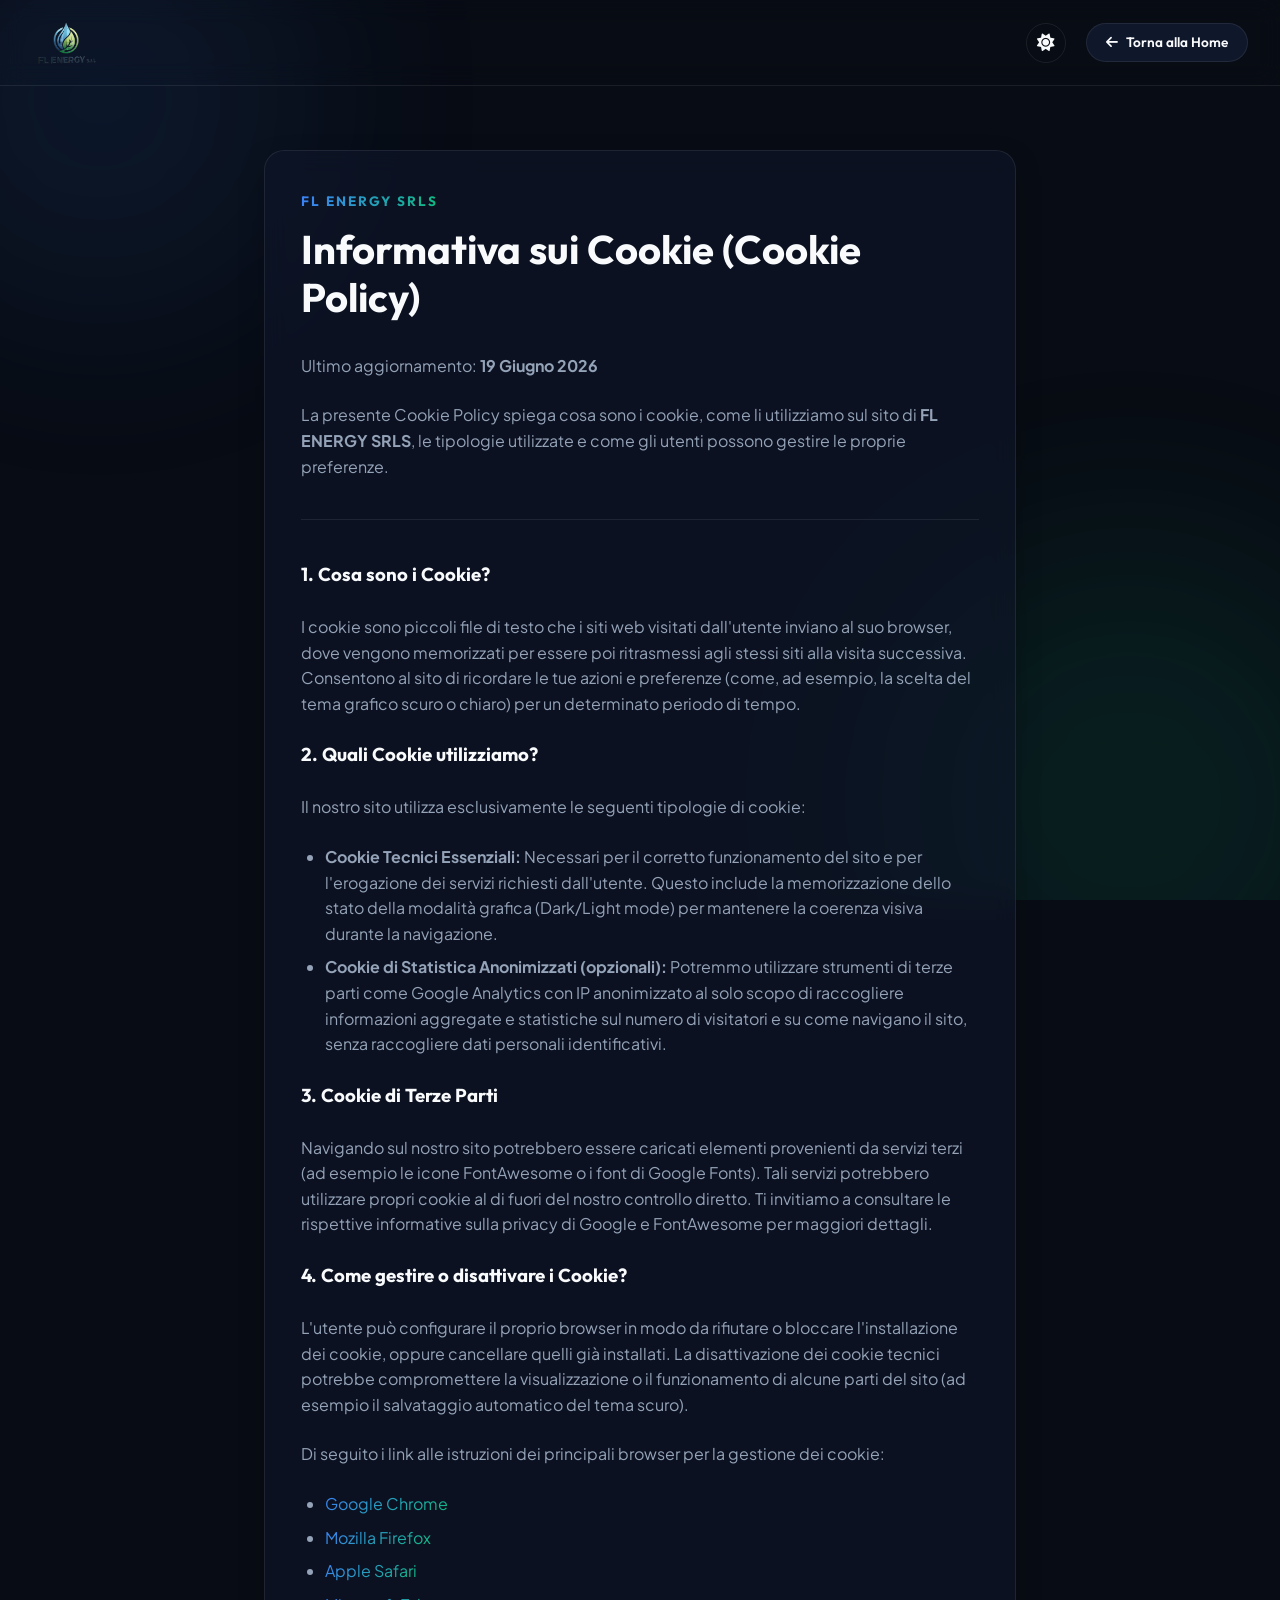
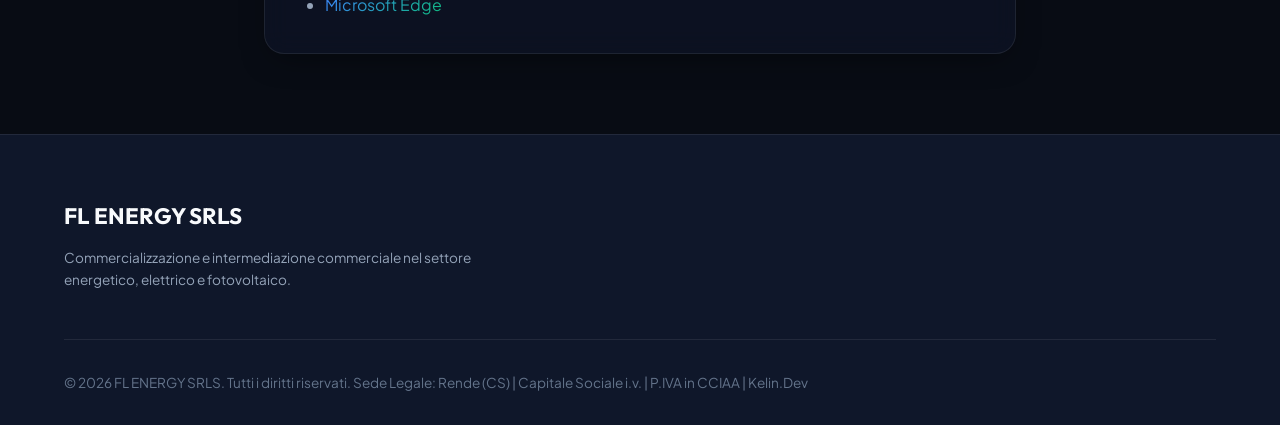
==== cookie.html @ e7dfb4c6 "Update footer branding, set favicon, enlarge logo, adjust Efficienza badge, and create dedicated leg" ====
<!DOCTYPE html>
<html lang="it" data-theme="dark">
<head>
    <meta charset="UTF-8">
    <meta name="viewport" content="width=device-width, initial-scale=1.0">
    <title>Cookie Policy | FL ENERGY SRLS</title>
    
    <!-- Google Fonts -->
    <link rel="preconnect" href="https://fonts.googleapis.com">
    <link rel="preconnect" href="https://fonts.gstatic.com" crossorigin>
    <link href="https://fonts.googleapis.com/css2?family=Outfit:wght@300;400;500;600;700;800&family=Plus+Jakarta+Sans:wght@300;400;500;600;700;800&display=swap" rel="stylesheet">
    
    <!-- FontAwesome Icons -->
    <link rel="stylesheet" href="https://cdnjs.cloudflare.com/ajax/libs/font-awesome/6.4.0/css/all.min.css">
    
    <!-- Custom CSS -->
    <link rel="stylesheet" href="style.css">
</head>
<body class="legal-page">
    <!-- Background Glow Effects -->
    <div class="glow-bg">
        <div class="glow-sphere sphere-1"></div>
        <div class="glow-sphere sphere-2"></div>
    </div>

    <!-- Navigation Header -->
    <header class="header">
        <div class="header-container">
            <a href="index.html" class="logo-area">
                <img src="Logo FL Energy.png" alt="FL Energy Logo" class="main-logo-img">
            </a>
            <div class="nav-actions">
                <button class="theme-toggle" id="theme-toggle" aria-label="Cambia tema">
                    <i class="fa-solid fa-moon"></i>
                </button>
                <a href="index.html" class="btn btn-secondary btn-sm"><i class="fa-solid fa-arrow-left"></i> Torna alla Home</a>
            </div>
        </div>
    </header>

    <main class="container" style="padding-top: 150px; padding-bottom: 80px; max-width: 800px;">
        <article class="card glass-card">
            <span class="section-subtitle">FL ENERGY SRLS</span>
            <h1 class="section-title" style="margin-bottom: 2rem;">Informativa sui Cookie (Cookie Policy)</h1>
            
            <div class="legal-content" style="color: var(--text-body); display: flex; flex-direction: column; gap: 1.5rem;">
                <p>Ultimo aggiornamento: <strong>19 Giugno 2026</strong></p>
                <p>La presente Cookie Policy spiega cosa sono i cookie, come li utilizziamo sul sito di <strong>FL ENERGY SRLS</strong>, le tipologie utilizzate e come gli utenti possono gestire le proprie preferenze.</p>
                
                <hr style="border: 0; border-top: 1px solid var(--border-color); margin: 1rem 0;">

                <h3>1. Cosa sono i Cookie?</h3>
                <p>I cookie sono piccoli file di testo che i siti web visitati dall'utente inviano al suo browser, dove vengono memorizzati per essere poi ritrasmessi agli stessi siti alla visita successiva. Consentono al sito di ricordare le tue azioni e preferenze (come, ad esempio, la scelta del tema grafico scuro o chiaro) per un determinato periodo di tempo.</p>

                <h3>2. Quali Cookie utilizziamo?</h3>
                <p>Il nostro sito utilizza esclusivamente le seguenti tipologie di cookie:</p>
                <ul style="padding-left: 1.5rem; display: flex; flex-direction: column; gap: 0.5rem;">
                    <li><strong>Cookie Tecnici Essenziali:</strong> Necessari per il corretto funzionamento del sito e per l'erogazione dei servizi richiesti dall'utente. Questo include la memorizzazione dello stato della modalità grafica (Dark/Light mode) per mantenere la coerenza visiva durante la navigazione.</li>
                    <li><strong>Cookie di Statistica Anonimizzati (opzionali):</strong> Potremmo utilizzare strumenti di terze parti come Google Analytics con IP anonimizzato al solo scopo di raccogliere informazioni aggregate e statistiche sul numero di visitatori e su come navigano il sito, senza raccogliere dati personali identificativi.</li>
                </ul>

                <h3>3. Cookie di Terze Parti</h3>
                <p>Navigando sul nostro sito potrebbero essere caricati elementi provenienti da servizi terzi (ad esempio le icone FontAwesome o i font di Google Fonts). Tali servizi potrebbero utilizzare propri cookie al di fuori del nostro controllo diretto. Ti invitiamo a consultare le rispettive informative sulla privacy di Google e FontAwesome per maggiori dettagli.</p>

                <h3>4. Come gestire o disattivare i Cookie?</h3>
                <p>L'utente può configurare il proprio browser in modo da rifiutare o bloccare l'installazione dei cookie, oppure cancellare quelli già installati. La disattivazione dei cookie tecnici potrebbe compromettere la visualizzazione o il funzionamento di alcune parti del sito (ad esempio il salvataggio automatico del tema scuro).</p>
                <p>Di seguito i link alle istruzioni dei principali browser per la gestione dei cookie:</p>
                <ul style="padding-left: 1.5rem; display: flex; flex-direction: column; gap: 0.5rem;">
                    <li><a href="https://support.google.com/chrome/answer/95647" target="_blank" rel="noopener" class="text-gradient">Google Chrome</a></li>
                    <li><a href="https://support.mozilla.org/it/kb/Attivare%20e%20disattivare%20i%20cookie" target="_blank" rel="noopener" class="text-gradient">Mozilla Firefox</a></li>
                    <li><a href="https://support.apple.com/it-it/guide/safari/sfri11471/mac" target="_blank" rel="noopener" class="text-gradient">Apple Safari</a></li>
                    <li><a href="https://support.microsoft.com/it-it/windows/gestione-e-cancellazione-dei-cookie-in-microsoft-edge" target="_blank" rel="noopener" class="text-gradient">Microsoft Edge</a></li>
                </ul>
            </div>
        </article>
    </main>

    <!-- Footer -->
    <footer class="footer-bottom">
        <div class="container footer-container">
            <div class="footer-brand">
                <div class="footer-logo-row">
                    <span class="logo-text">FL ENERGY SRLS</span>
                </div>
                <p>Commercializzazione e intermediazione commerciale nel settore energetico, elettrico e fotovoltaico.</p>
            </div>
            <div class="footer-copyright">
                <p>&copy; 2026 FL ENERGY SRLS. Tutti i diritti riservati. Sede Legale: Rende (CS) | Capitale Sociale i.v. | P.IVA in CCIAA | Kelin.Dev</p>
            </div>
        </div>
    </footer>

    <!-- JS for theme toggle inside legal page -->
    <script src="app.js"></script>
</body>
</html>
---- style.css ----
/* ==========================================================================
   FL ENERGY SRLS - MODERN STYLE SHEET
   ========================================================================== */

/* Design Tokens & Theme Variables */
:root {
    --font-primary: 'Outfit', sans-serif;
    --font-secondary: 'Plus Jakarta Sans', sans-serif;
    
    /* Transitions */
    --transition-smooth: all 0.4s cubic-bezier(0.16, 1, 0.3, 1);
    --transition-bounce: all 0.5s cubic-bezier(0.175, 0.885, 0.32, 1.275);
}

/* Dark Theme (Default) */
[data-theme="dark"] {
    --bg-primary: #080c14;
    --bg-secondary: #0f172a;
    --bg-card: rgba(15, 23, 42, 0.6);
    --bg-card-hover: rgba(30, 41, 59, 0.8);
    
    --primary-color: #3b82f6;
    --primary-hover: #2563eb;
    --secondary-color: #10b981;
    --secondary-hover: #059669;
    
    --text-title: #f8fafc;
    --text-body: #94a3b8;
    --text-muted: #64748b;
    --border-color: rgba(255, 255, 255, 0.08);
    --border-hover: rgba(59, 130, 246, 0.3);
    
    --glow-color-1: rgba(59, 130, 246, 0.15);
    --glow-color-2: rgba(16, 185, 129, 0.15);
    
    --card-shadow: 0 10px 30px -10px rgba(0, 0, 0, 0.5);
    --card-shadow-hover: 0 20px 40px -15px rgba(59, 130, 246, 0.2);
}

/* Light Theme */
[data-theme="light"] {
    --bg-primary: #f8fafc;
    --bg-secondary: #ffffff;
    --bg-card: rgba(255, 255, 255, 0.8);
    --bg-card-hover: rgba(255, 255, 255, 0.95);
    
    --primary-color: #2563eb;
    --primary-hover: #1d4ed8;
    --secondary-color: #059669;
    --secondary-hover: #047857;
    
    --text-title: #0f172a;
    --text-body: #475569;
    --text-muted: #64748b;
    --border-color: rgba(15, 23, 42, 0.08);
    --border-hover: rgba(37, 99, 235, 0.3);
    
    --glow-color-1: rgba(37, 99, 235, 0.08);
    --glow-color-2: rgba(5, 150, 105, 0.08);
    
    --card-shadow: 0 10px 30px -10px rgba(15, 23, 42, 0.08);
    --card-shadow-hover: 0 20px 40px -15px rgba(37, 99, 235, 0.15);
}

/* Reset & Base Styles */
* {
    margin: 0;
    padding: 0;
    box-sizing: border-box;
}

html {
    scroll-behavior: smooth;
    font-size: 16px;
}

body {
    font-family: var(--font-secondary);
    background-color: var(--bg-primary);
    color: var(--text-body);
    line-height: 1.6;
    overflow-x: hidden;
    transition: background-color 0.3s ease, color 0.3s ease;
}

h1, h2, h3, h4, .logo-text {
    font-family: var(--font-primary);
    color: var(--text-title);
    font-weight: 700;
}

a {
    text-decoration: none;
    color: inherit;
    transition: var(--transition-smooth);
}

.container {
    width: 100%;
    max-width: 1200px;
    margin: 0 auto;
    padding: 0 1.5rem;
}

/* Background Glow */
.glow-bg {
    position: fixed;
    top: 0;
    left: 0;
    width: 100vw;
    height: 100vh;
    pointer-events: none;
    z-index: -1;
    overflow: hidden;
}

.glow-sphere {
    position: absolute;
    border-radius: 50%;
    filter: blur(120px);
    opacity: 0.8;
}

.sphere-1 {
    width: 400px;
    height: 400px;
    top: -100px;
    left: -100px;
    background: var(--glow-color-1);
    animation: floatGlow 15s infinite alternate;
}

.sphere-2 {
    width: 500px;
    height: 500px;
    bottom: -150px;
    right: -100px;
    background: var(--glow-color-2);
    animation: floatGlow 20s infinite alternate-reverse;
}

@keyframes floatGlow {
    0% { transform: translate(0, 0) scale(1); }
    100% { transform: translate(50px, 80px) scale(1.1); }
}

/* Header & Navigation */
.header {
    position: fixed;
    top: 0;
    left: 0;
    width: 100%;
    z-index: 100;
    background-color: rgba(var(--bg-primary), 0.7);
    backdrop-filter: blur(12px);
    -webkit-backdrop-filter: blur(12px);
    border-bottom: 1px solid var(--border-color);
    transition: var(--transition-smooth);
}

.header.scrolled {
    padding: 0.5rem 0;
    background-color: var(--bg-secondary);
    box-shadow: var(--card-shadow);
}

.header-container {
    display: flex;
    justify-content: space-between;
    align-items: center;
    height: 85px;
    width: 100%;
    max-width: 1400px;
    margin: 0 auto;
    padding: 0 2rem;
}

.logo-area {
    display: flex;
    align-items: center;
}

.main-logo-img {
    height: 70px;
    width: auto;
    transition: var(--transition-smooth);
}

.main-logo-img:hover {
    transform: scale(1.05);
}

.hero-logo-img {
    width: 100%;
    height: auto;
    max-width: 400px;
    border-radius: 24px;
    box-shadow: var(--card-shadow);
    filter: drop-shadow(0 15px 30px rgba(59, 130, 246, 0.25));
    transition: var(--transition-smooth);
}

.hero-logo-img:hover {
    transform: translateY(-5px);
}

.nav-menu {
    display: flex;
    gap: 2rem;
}

.nav-link {
    font-size: 0.95rem;
    font-weight: 500;
    color: var(--text-body);
    position: relative;
    padding: 0.5rem 0;
}

.nav-link::after {
    content: '';
    position: absolute;
    bottom: 0;
    left: 0;
    width: 0;
    height: 2px;
    background: linear-gradient(90deg, var(--primary-color), var(--secondary-color));
    transition: var(--transition-smooth);
    border-radius: 2px;
}

.nav-link:hover, .nav-link.active {
    color: var(--text-title);
}

.nav-link.active::after, .nav-link:hover::after {
    width: 100%;
}

.nav-actions {
    display: flex;
    align-items: center;
    gap: 1.25rem;
}

/* Buttons */
.btn {
    display: inline-flex;
    align-items: center;
    justify-content: center;
    gap: 0.5rem;
    padding: 0.8rem 1.8rem;
    border-radius: 50px;
    font-weight: 600;
    font-family: var(--font-primary);
    cursor: pointer;
    transition: var(--transition-bounce);
    border: none;
}

.btn-primary {
    background: linear-gradient(135deg, var(--primary-color), var(--primary-hover));
    color: #ffffff;
    box-shadow: 0 4px 15px rgba(59, 130, 246, 0.3);
}

.btn-primary:hover {
    transform: translateY(-2px);
    box-shadow: 0 8px 25px rgba(59, 130, 246, 0.5);
}

.btn-secondary {
    background: var(--bg-secondary);
    color: var(--text-title);
    border: 1px solid var(--border-color);
}

.btn-secondary:hover {
    background: var(--bg-card-hover);
    border-color: var(--primary-color);
    transform: translateY(-2px);
}

.btn-sm {
    padding: 0.5rem 1.2rem;
    font-size: 0.85rem;
}

.btn-block {
    display: flex;
    width: 100%;
}

/* Theme Toggle */
.theme-toggle {
    background: none;
    border: 1px solid var(--border-color);
    color: var(--text-title);
    width: 40px;
    height: 40px;
    border-radius: 50%;
    cursor: pointer;
    display: flex;
    align-items: center;
    justify-content: center;
    font-size: 1.1rem;
    transition: var(--transition-smooth);
}

.theme-toggle:hover {
    background-color: var(--border-color);
    transform: rotate(15deg);
}

/* Mobile Menu Toggle */
.mobile-menu-toggle {
    display: none;
    flex-direction: column;
    gap: 6px;
    background: none;
    border: none;
    cursor: pointer;
    width: 30px;
    padding: 5px;
}

.mobile-menu-toggle span {
    display: block;
    width: 100%;
    height: 2px;
    background-color: var(--text-title);
    transition: var(--transition-smooth);
}

/* Sections */
.section {
    padding: 6rem 0;
    position: relative;
}

.section-header {
    margin-bottom: 4rem;
}

.section-subtitle {
    font-family: var(--font-primary);
    font-size: 0.85rem;
    font-weight: 700;
    text-transform: uppercase;
    letter-spacing: 2px;
    background: linear-gradient(90deg, var(--primary-color), var(--secondary-color));
    -webkit-background-clip: text;
    -webkit-text-fill-color: transparent;
    display: inline-block;
    margin-bottom: 0.75rem;
}

.section-title {
    font-size: 2.5rem;
    margin-bottom: 1.25rem;
    line-height: 1.2;
}

.section-description {
    max-width: 650px;
    margin: 0 auto;
    font-size: 1.1rem;
    color: var(--text-body);
}

.text-center {
    text-align: center;
}

.bg-light-alt {
    background-color: var(--bg-secondary);
}

/* Grid Layouts */
.grid {
    display: grid;
    gap: 2rem;
}

.grid-2 {
    grid-template-columns: repeat(2, 1fr);
}

.grid-3 {
    grid-template-columns: repeat(3, 1fr);
}

/* Cards & Glassmorphism */
.card {
    background-color: var(--bg-card);
    border: 1px solid var(--border-color);
    border-radius: 20px;
    padding: 2.25rem;
    box-shadow: var(--card-shadow);
    transition: var(--transition-bounce);
}

.glass-card {
    backdrop-filter: blur(12px);
    -webkit-backdrop-filter: blur(12px);
}

.card:hover {
    background-color: var(--bg-card-hover);
    border-color: var(--border-hover);
    transform: translateY(-8px);
    box-shadow: var(--card-shadow-hover);
}

/* Hero Section */
.hero-section {
    padding: 9rem 0 5rem 0;
    min-height: 90vh;
    display: flex;
    align-items: center;
}

.hero-container {
    display: grid;
    grid-template-columns: 1.1fr 0.9fr;
    gap: 3rem;
    align-items: center;
}

.hero-content {
    display: flex;
    flex-direction: column;
    align-items: flex-start;
}

.hero-content .badge {
    background: rgba(59, 130, 246, 0.1);
    color: var(--primary-color);
    border: 1px solid rgba(59, 130, 246, 0.2);
    padding: 0.4rem 1rem;
    border-radius: 50px;
    font-size: 0.85rem;
    font-weight: 600;
    margin-bottom: 1.5rem;
    font-family: var(--font-primary);
}

.hero-title {
    font-size: 3.5rem;
    line-height: 1.15;
    margin-bottom: 1.5rem;
}

.text-gradient {
    background: linear-gradient(135deg, var(--primary-color), var(--secondary-color));
    -webkit-background-clip: text;
    -webkit-text-fill-color: transparent;
}

.hero-subtitle {
    font-size: 1.15rem;
    color: var(--text-body);
    margin-bottom: 2.5rem;
    max-width: 520px;
}

.hero-actions {
    display: flex;
    gap: 1rem;
}

/* Hero Visual & Illustrations */
.hero-visual {
    position: relative;
    display: flex;
    justify-content: center;
    align-items: center;
}

.visual-card {
    position: relative;
    width: 100%;
    max-width: 420px;
}

.hero-illustration {
    width: 100%;
    height: auto;
    filter: drop-shadow(0 20px 50px rgba(59, 130, 246, 0.15));
}

.floating-badge {
    position: absolute;
    display: flex;
    align-items: center;
    gap: 0.75rem;
    padding: 0.8rem 1.2rem;
    background: rgba(var(--bg-secondary), 0.8);
    backdrop-filter: blur(10px);
    -webkit-backdrop-filter: blur(10px);
    border: 1px solid var(--border-color);
    border-radius: 16px;
    box-shadow: var(--card-shadow);
    animation: floatItem 4s ease-in-out infinite;
}

.badge-top {
    top: 15%;
    right: -10%;
}

.badge-bottom {
    bottom: 0%;
    left: -10%;
    animation-delay: 2s;
}

.floating-badge i {
    font-size: 1.5rem;
}

.badge-title {
    display: block;
    font-family: var(--font-primary);
    font-size: 0.9rem;
    font-weight: 700;
    color: var(--text-title);
}

.badge-desc {
    display: block;
    font-size: 0.75rem;
    color: var(--text-muted);
}

@keyframes floatItem {
    0%, 100% { transform: translateY(0); }
    50% { transform: translateY(-10px); }
}

/* Chi Siamo Elements */
.chi-siamo-grid {
    align-items: stretch;
}

.chi-siamo-main {
    display: flex;
    flex-direction: column;
    justify-content: space-between;
}

.chi-siamo-main h3 {
    font-size: 1.8rem;
    margin-bottom: 1.5rem;
}

.mission-text {
    font-size: 1.25rem;
    color: var(--text-title);
    border-left: 3px solid var(--primary-color);
    padding-left: 1rem;
    margin-bottom: 1.5rem;
    font-style: italic;
}

.governance-box {
    margin-top: 2rem;
    padding-top: 2rem;
    border-top: 1px solid var(--border-color);
    display: flex;
    gap: 1.25rem;
    align-items: center;
}

.governance-avatar {
    width: 60px;
    height: 60px;
    border-radius: 50%;
    background: linear-gradient(135deg, var(--primary-color), var(--secondary-color));
    color: white;
    display: flex;
    align-items: center;
    justify-content: center;
    font-size: 1.5rem;
    box-shadow: 0 4px 10px rgba(59, 130, 246, 0.2);
}

.gov-title {
    display: block;
    font-size: 0.75rem;
    text-transform: uppercase;
    letter-spacing: 1px;
    color: var(--text-muted);
}

.gov-name {
    display: block;
    font-family: var(--font-primary);
    font-weight: 700;
    color: var(--text-title);
    font-size: 1.15rem;
}

.gov-desc {
    display: block;
    font-size: 0.8rem;
}

.chi-siamo-details {
    display: flex;
    flex-direction: column;
    gap: 2rem;
}

.stats-container {
    gap: 1.5rem;
}

.stat-card {
    text-align: center;
    padding: 1.75rem;
}

.stat-number {
    display: block;
    font-family: var(--font-primary);
    font-size: 3rem;
    font-weight: 800;
    background: linear-gradient(135deg, var(--primary-color), var(--secondary-color));
    -webkit-background-clip: text;
    -webkit-text-fill-color: transparent;
    line-height: 1;
    margin-bottom: 0.5rem;
}

.stat-label {
    font-size: 0.9rem;
    color: var(--text-body);
}

.legal-card h3 {
    font-size: 1.4rem;
    margin-bottom: 1.5rem;
}

.legal-list {
    list-style: none;
    display: flex;
    flex-direction: column;
    gap: 1.25rem;
}

.legal-list li {
    display: flex;
    gap: 1rem;
    align-items: flex-start;
}

.legal-list li i {
    font-size: 1.15rem;
    margin-top: 0.25rem;
}

.legal-list li div {
    display: flex;
    flex-direction: column;
}

.legal-list li strong {
    font-family: var(--font-primary);
    font-size: 0.9rem;
    color: var(--text-title);
}

.legal-list li span {
    font-size: 0.9rem;
}

/* Sectors Section (Filter & Grid) */
.filter-container {
    display: flex;
    justify-content: center;
    flex-wrap: wrap;
    gap: 0.75rem;
    margin-bottom: 3.5rem;
}

.filter-btn {
    background: var(--bg-card);
    border: 1px solid var(--border-color);
    color: var(--text-body);
    padding: 0.6rem 1.4rem;
    border-radius: 50px;
    font-family: var(--font-primary);
    font-weight: 600;
    cursor: pointer;
    transition: var(--transition-bounce);
}

.filter-btn:hover, .filter-btn.active {
    background: linear-gradient(135deg, var(--primary-color), var(--primary-hover));
    color: #ffffff;
    border-color: transparent;
    transform: translateY(-2px);
    box-shadow: 0 4px 15px rgba(59, 130, 246, 0.2);
}

.filter-btn.active {
    box-shadow: 0 8px 20px rgba(59, 130, 246, 0.35);
}

.sectors-grid {
    transition: var(--transition-smooth);
}

.sector-card {
    position: relative;
    display: flex;
    flex-direction: column;
    align-items: flex-start;
    overflow: hidden;
}

.sector-card.hidden {
    display: none;
}

.sector-icon {
    width: 55px;
    height: 55px;
    border-radius: 14px;
    background: rgba(59, 130, 246, 0.1);
    color: var(--primary-color);
    display: flex;
    align-items: center;
    justify-content: center;
    font-size: 1.4rem;
    margin-bottom: 1.5rem;
    transition: var(--transition-bounce);
}

.sector-card:hover .sector-icon {
    background: linear-gradient(135deg, var(--primary-color), var(--secondary-color));
    color: white;
    transform: scale(1.1) rotate(5deg);
}

.sector-card h3 {
    font-size: 1.25rem;
    margin-bottom: 0.75rem;
}

.sector-card p {
    font-size: 0.9rem;
    color: var(--text-body);
    margin-bottom: 1.5rem;
}

.category-tag {
    font-family: var(--font-primary);
    font-size: 0.75rem;
    font-weight: 700;
    text-transform: uppercase;
    color: var(--text-muted);
    letter-spacing: 1px;
    margin-top: auto;
}

/* Special LED Wall Card */
.special-card {
    background: linear-gradient(135deg, rgba(16, 185, 129, 0.15) 0%, rgba(59, 130, 246, 0.05) 100%);
    border: 1.5px solid var(--secondary-color);
}

.special-card .sector-icon {
    background: rgba(16, 185, 129, 0.2);
    color: var(--secondary-color);
}

/* Punti di Forza & Vision */
.vision-grid {
    align-items: center;
}

.strengths-box {
    display: flex;
    flex-direction: column;
    gap: 1.75rem;
}

.strength-item {
    display: flex;
    gap: 1.25rem;
    align-items: flex-start;
}

.strength-icon {
    min-width: 50px;
    height: 50px;
    border-radius: 12px;
    background: var(--bg-card);
    border: 1px solid var(--border-color);
    color: var(--secondary-color);
    display: flex;
    align-items: center;
    justify-content: center;
    font-size: 1.2rem;
    box-shadow: var(--card-shadow);
}

.strength-item:hover .strength-icon {
    border-color: var(--secondary-color);
    color: var(--text-title);
    background: var(--secondary-color);
}

.strength-content h4 {
    font-size: 1.15rem;
    margin-bottom: 0.4rem;
}

.strength-content p {
    font-size: 0.9rem;
    color: var(--text-body);
}

.vision-card-right {
    display: flex;
    flex-direction: column;
    align-items: flex-start;
    padding: 3rem;
}

.vision-icon-top {
    font-size: 2.5rem;
    background: linear-gradient(135deg, var(--primary-color), var(--secondary-color));
    -webkit-background-clip: text;
    -webkit-text-fill-color: transparent;
    margin-bottom: 1.5rem;
}

.vision-card-right h3 {
    font-size: 1.8rem;
    margin-bottom: 1.25rem;
}

.vision-card-right p {
    margin-bottom: 2rem;
}

.vision-objectives {
    list-style: none;
    display: flex;
    flex-direction: column;
    gap: 0.85rem;
}

.vision-objectives li {
    display: flex;
    align-items: center;
    gap: 0.75rem;
    font-size: 0.95rem;
    font-weight: 500;
    color: var(--text-title);
}

/* Partnership Showcase */
.partnership-container {
    padding: 3rem;
    border-radius: 24px;
    background: var(--bg-card);
    border: 1px solid var(--border-color);
    max-width: 900px;
    margin: 0 auto;
}

.partnership-badges {
    display: flex;
    justify-content: center;
    flex-wrap: wrap;
    gap: 1.25rem;
    margin-top: 2rem;
}

.p-badge {
    background: var(--bg-primary);
    border: 1px solid var(--border-color);
    padding: 0.6rem 1.2rem;
    border-radius: 50px;
    font-family: var(--font-primary);
    font-weight: 700;
    font-size: 0.85rem;
    color: var(--text-title);
    display: inline-flex;
    align-items: center;
    gap: 0.5rem;
}

.p-badge i {
    color: var(--primary-color);
}

/* Contatti & Forms */
.contatti-grid {
    align-items: stretch;
}

.contact-info-panel {
    display: flex;
    flex-direction: column;
    gap: 1.5rem;
}

.contact-detail-card h3 {
    font-size: 1.4rem;
    margin-bottom: 1.5rem;
}

.contact-list {
    display: flex;
    flex-direction: column;
    gap: 1.5rem;
}

.contact-item {
    display: flex;
    gap: 1.25rem;
    align-items: center;
    padding: 0.5rem;
    border-radius: 12px;
}

a.contact-item:hover {
    background: var(--bg-card-hover);
    transform: translateX(5px);
}

.contact-item-icon {
    width: 50px;
    height: 50px;
    border-radius: 50%;
    background: rgba(59, 130, 246, 0.1);
    color: var(--primary-color);
    display: flex;
    align-items: center;
    justify-content: center;
    font-size: 1.2rem;
}

a.contact-item:hover .contact-item-icon {
    background: var(--primary-color);
    color: white;
}

.contact-item-text {
    display: flex;
    flex-direction: column;
}

.contact-item-text .label {
    font-size: 0.75rem;
    text-transform: uppercase;
    color: var(--text-muted);
    letter-spacing: 0.5px;
}

.contact-item-text .value {
    font-family: var(--font-primary);
    font-weight: 600;
    color: var(--text-title);
}

/* Stylized Map Mockup */
.map-mockup {
    flex-grow: 1;
    min-height: 200px;
    padding: 0;
    overflow: hidden;
    position: relative;
    background: linear-gradient(135deg, rgba(59, 130, 246, 0.1) 0%, rgba(16, 185, 129, 0.1) 100%);
}

.map-placeholder {
    width: 100%;
    height: 100%;
    min-height: 200px;
    display: flex;
    flex-direction: column;
    align-items: center;
    justify-content: center;
    color: var(--text-title);
    gap: 0.5rem;
}

.map-globe-icon {
    font-size: 3rem;
    color: var(--primary-color);
    animation: rotateGlobe 20s linear infinite;
    margin-bottom: 0.5rem;
}

@keyframes rotateGlobe {
    0% { transform: rotate(0); }
    100% { transform: rotate(360deg); }
}

.map-placeholder span {
    font-family: var(--font-primary);
    font-weight: 700;
    font-size: 1.15rem;
}

.map-placeholder small {
    color: var(--text-muted);
}

/* Forms */
.contact-form-card h3 {
    font-size: 1.4rem;
    margin-bottom: 1.5rem;
}

.modern-form {
    display: flex;
    flex-direction: column;
    gap: 1.25rem;
}

.form-group {
    display: flex;
    flex-direction: column;
    gap: 0.5rem;
}

.form-group label {
    font-family: var(--font-primary);
    font-size: 0.85rem;
    font-weight: 600;
    color: var(--text-title);
}

.form-group input, .form-group textarea {
    width: 100%;
    background-color: var(--bg-primary);
    border: 1px solid var(--border-color);
    border-radius: 12px;
    padding: 0.8rem 1rem;
    color: var(--text-title);
    font-family: var(--font-secondary);
    font-size: 0.9rem;
    outline: none;
    transition: var(--transition-smooth);
}

.form-group input:focus, .form-group textarea:focus {
    border-color: var(--primary-color);
    box-shadow: 0 0 0 3px rgba(59, 130, 246, 0.15);
}

.form-feedback {
    padding: 0.8rem;
    border-radius: 8px;
    font-size: 0.85rem;
    font-weight: 600;
    text-align: center;
}

.form-feedback.hidden {
    display: none;
}

.form-feedback.success {
    background-color: rgba(16, 185, 129, 0.15);
    color: #10b981;
    border: 1px solid rgba(16, 185, 129, 0.3);
}

.form-feedback.error {
    background-color: rgba(239, 68, 68, 0.15);
    color: #ef4444;
    border: 1px solid rgba(239, 68, 68, 0.3);
}

/* Footer Section */
.footer-bottom {
    background-color: var(--bg-secondary);
    border-top: 1px solid var(--border-color);
    padding: 4rem 0 2rem 0;
    font-size: 0.85rem;
}

.footer-container {
    display: flex;
    flex-direction: column;
    gap: 3rem;
}

.footer-brand {
    max-width: 450px;
}

.footer-logo-row {
    font-family: var(--font-primary);
    font-size: 1.4rem;
    font-weight: 800;
    color: var(--text-title);
    margin-bottom: 0.75rem;
}

.footer-copyright {
    display: flex;
    justify-content: space-between;
    align-items: center;
    border-top: 1px solid var(--border-color);
    padding-top: 2rem;
    color: var(--text-muted);
}

.footer-links {
    display: flex;
    gap: 1.5rem;
}

.footer-links a:hover {
    color: var(--text-title);
}

/* Animations */
.scroll-animate {
    opacity: 0;
    transform: translateY(30px);
    transition: opacity 0.8s cubic-bezier(0.16, 1, 0.3, 1), transform 0.8s cubic-bezier(0.16, 1, 0.3, 1);
}

.scroll-animate.animated {
    opacity: 1;
    transform: translateY(0);
}

/* Entrance Animations */
.fade-in {
    animation: fadeIn 1s cubic-bezier(0.16, 1, 0.3, 1) forwards;
}

.fade-in-right {
    opacity: 0;
    transform: translateX(50px);
    animation: fadeInRight 1.2s cubic-bezier(0.16, 1, 0.3, 1) forwards;
}

.delay-1 { animation-delay: 0.2s; }
.delay-2 { animation-delay: 0.4s; }
.delay-3 { animation-delay: 0.6s; }

@keyframes fadeIn {
    from { opacity: 0; transform: translateY(20px); }
    to { opacity: 1; transform: translateY(0); }
}

@keyframes fadeInRight {
    from { opacity: 0; transform: translateX(50px); }
    to { opacity: 1; transform: translateX(0); }
}

/* ==========================================================================
   RESPONSIVE DESIGN MEDIA QUERIES
   ========================================================================== */

@media (max-width: 1024px) {
    .hero-container {
        grid-template-columns: 1fr;
        text-align: center;
        gap: 4rem;
    }
    
    .hero-content {
        align-items: center;
    }
    
    .hero-visual {
        order: -1;
    }
    
    .grid-3 {
        grid-template-columns: repeat(2, 1fr);
    }
}

@media (max-width: 768px) {
    .header-container {
        padding: 0 1rem;
    }
    
    .mobile-menu-toggle {
        display: flex;
    }
    
    .nav-menu {
        position: fixed;
        top: 70px;
        left: 0;
        width: 100%;
        height: calc(100vh - 70px);
        background-color: var(--bg-secondary);
        flex-direction: column;
        align-items: center;
        justify-content: center;
        gap: 2.5rem;
        transform: translateX(-100%);
        transition: transform 0.4s ease;
        z-index: 99;
    }
    
    .nav-menu.open {
        transform: translateX(0);
    }
    
    .mobile-menu-toggle.open span:nth-child(1) {
        transform: rotate(45deg) translate(6px, 6px);
    }
    
    .mobile-menu-toggle.open span:nth-child(2) {
        opacity: 0;
    }
    
    .mobile-menu-toggle.open span:nth-child(3) {
        transform: rotate(-45deg) translate(5px, -5px);
    }
    
    .grid-2 {
        grid-template-columns: 1fr;
    }
    
    .grid-3 {
        grid-template-columns: 1fr;
    }
    
    .hero-title {
        font-size: 2.5rem;
    }
    
    .section-title {
        font-size: 2rem;
    }
    
    .footer-copyright {
        flex-direction: column;
        gap: 1.5rem;
        text-align: center;
    }
    
    .btn-header {
        display: none;
    }
}
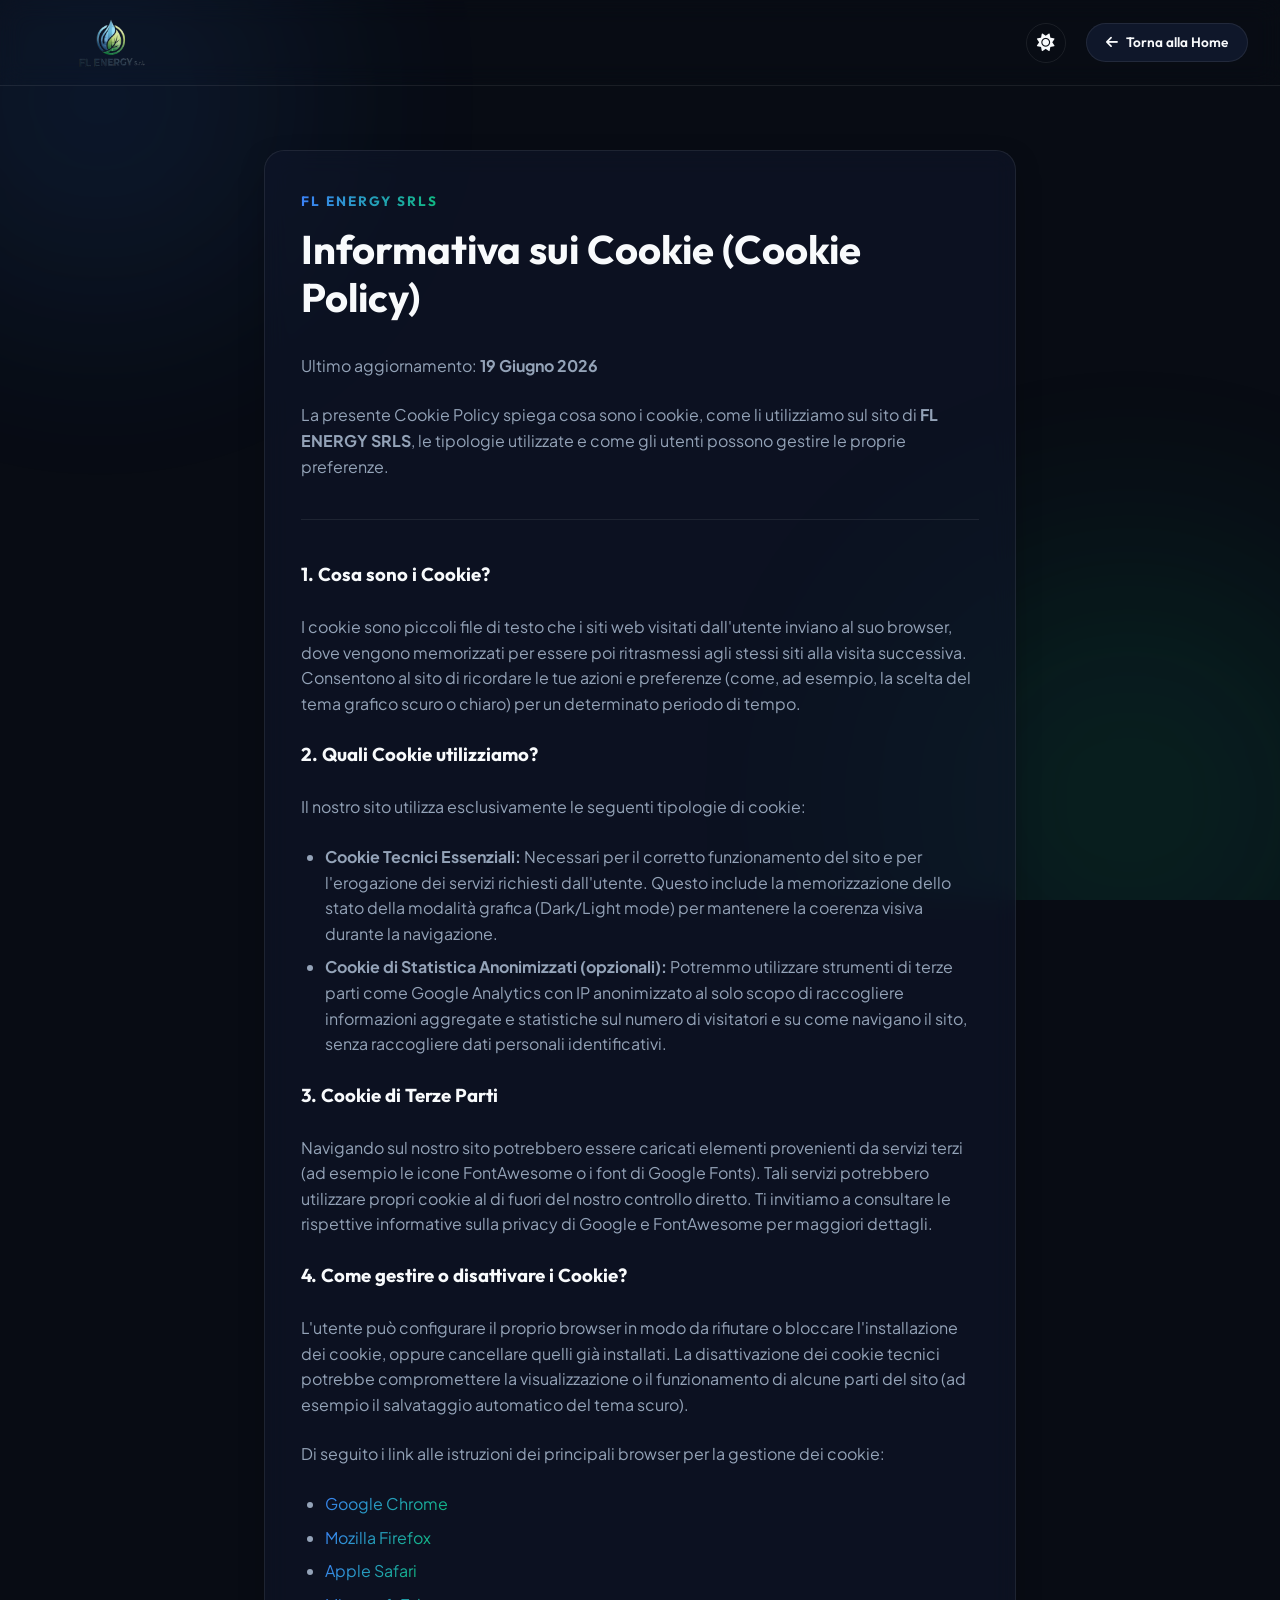
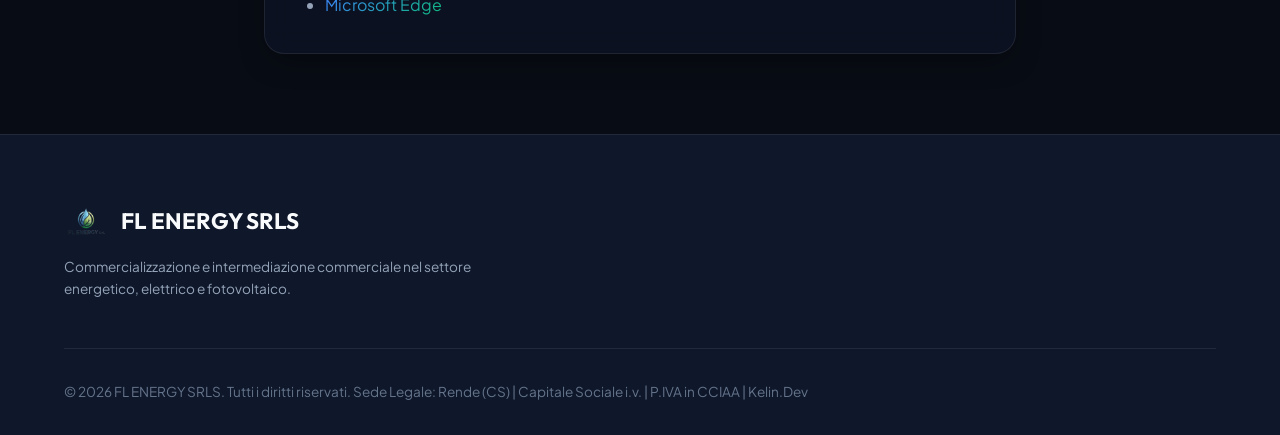
==== commit 3c639ff4: "Position header logo further right and make larger, raise badge-top, rename Cookie Policy to Cookie," ====
--- a/cookie.html
+++ b/cookie.html
@@ -80,6 +80,7 @@
         <div class="container footer-container">
             <div class="footer-brand">
                 <div class="footer-logo-row">
+                    <img src="Logo FL Energy.png" alt="FL Energy Logo" class="footer-logo-img">
                     <span class="logo-text">FL ENERGY SRLS</span>
                 </div>
                 <p>Commercializzazione e intermediazione commerciale nel settore energetico, elettrico e fotovoltaico.</p>
--- a/style.css
+++ b/style.css
@@ -178,10 +178,11 @@
 .logo-area {
     display: flex;
     align-items: center;
+    margin-left: 2.5rem;
 }
 
 .main-logo-img {
-    height: 70px;
+    height: 80px;
     width: auto;
     transition: var(--transition-smooth);
 }
@@ -505,7 +506,7 @@
 }
 
 .badge-top {
-    top: 15%;
+    top: 0%;
     right: -10%;
 }
 
@@ -1105,6 +1106,14 @@
     font-weight: 800;
     color: var(--text-title);
     margin-bottom: 0.75rem;
+    display: flex;
+    align-items: center;
+    gap: 0.75rem;
+}
+
+.footer-logo-img {
+    height: 45px;
+    width: auto;
 }
 
 .footer-copyright {
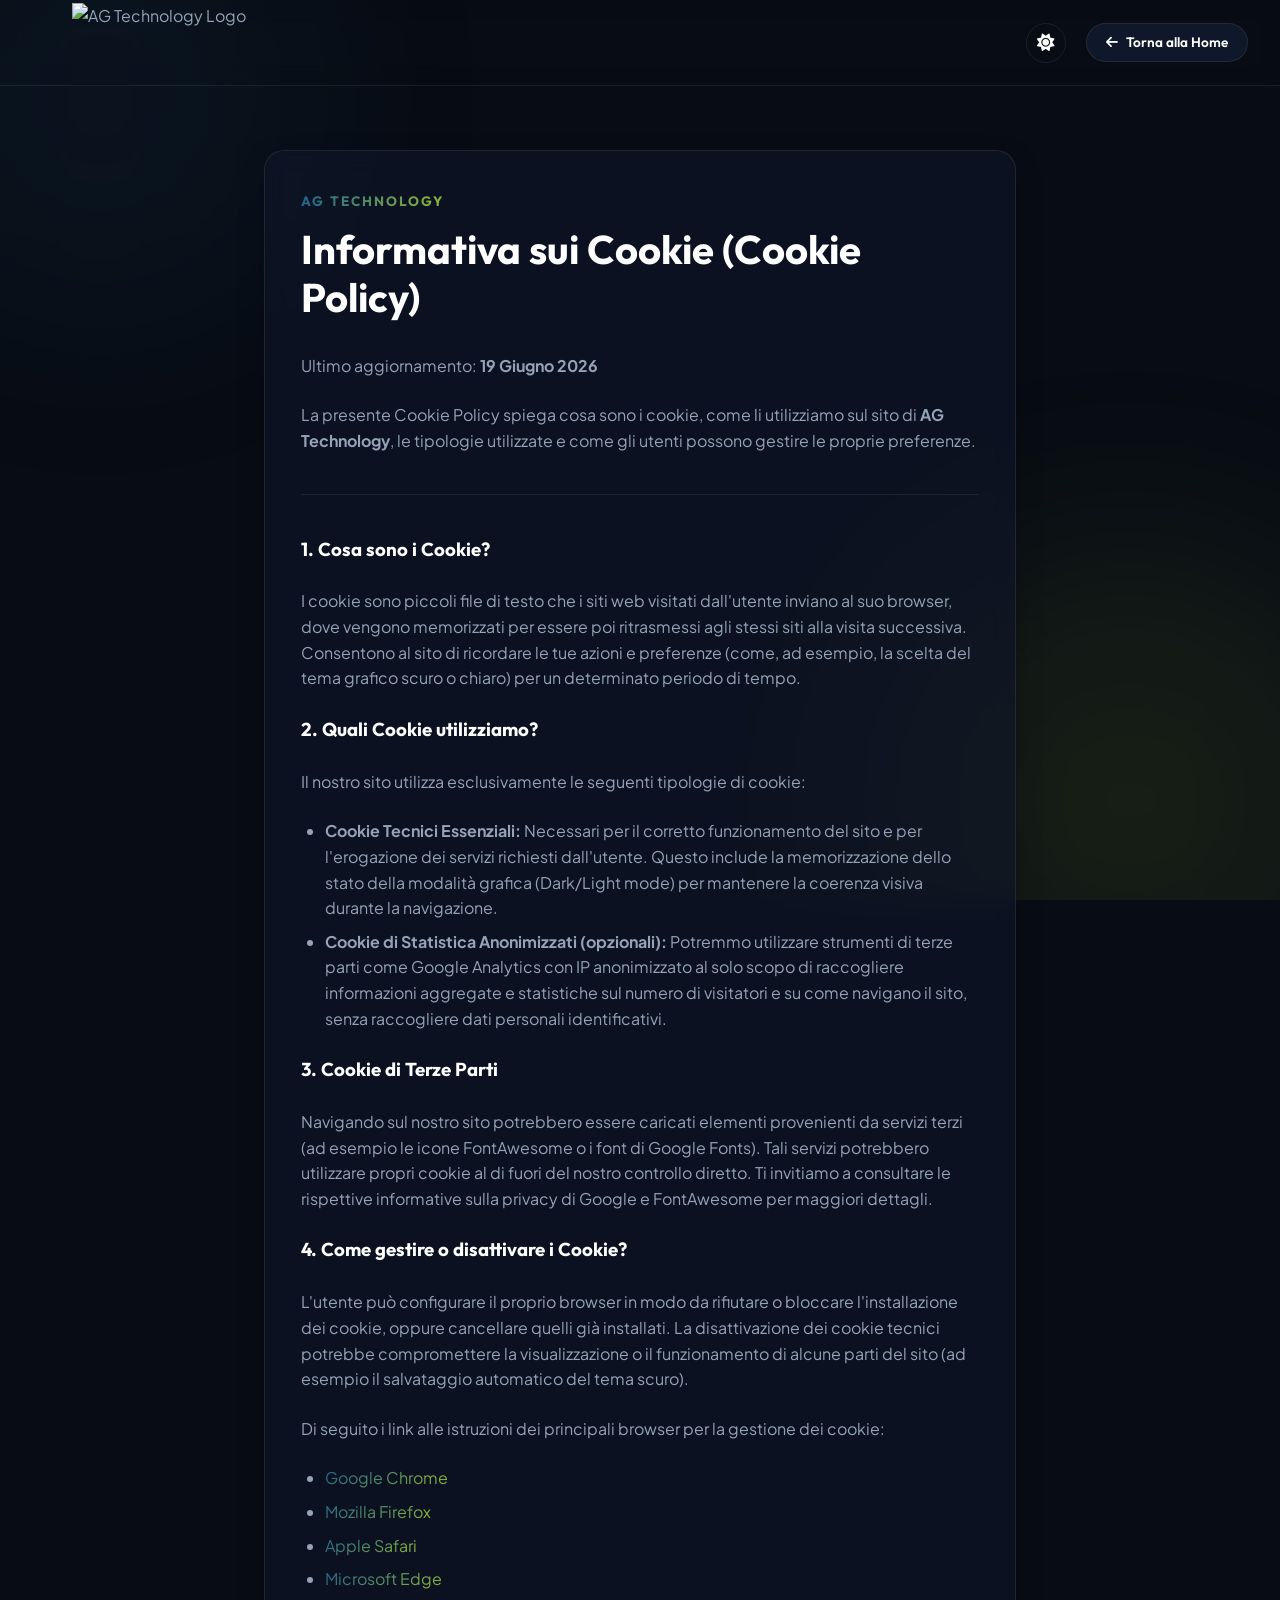
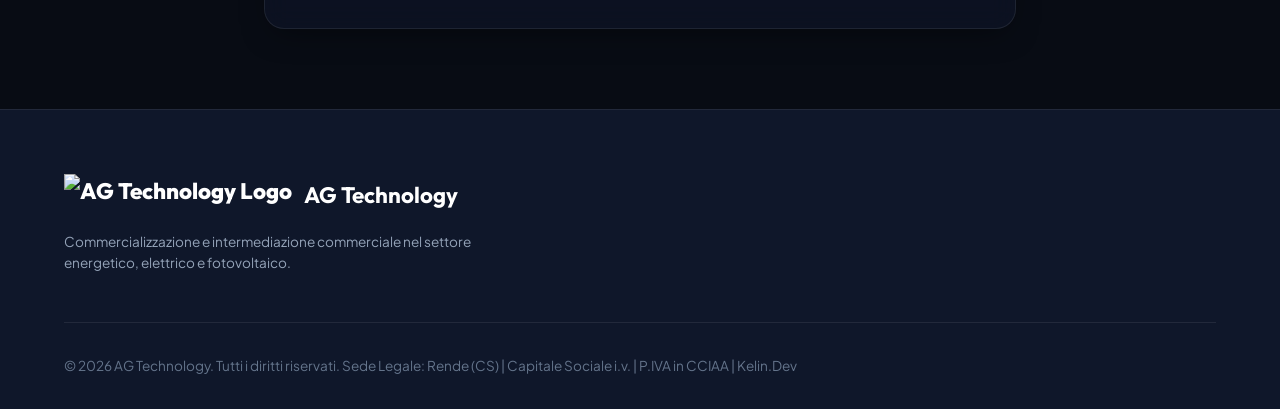
==== commit 1bd6562f: "Rebranding to AG Technology: colors, logos, text, contact form removal, marquee banner" ====
--- a/cookie.html
+++ b/cookie.html
@@ -3,7 +3,7 @@
 <head>
     <meta charset="UTF-8">
     <meta name="viewport" content="width=device-width, initial-scale=1.0">
-    <title>Cookie Policy | FL ENERGY SRLS</title>
+    <title>Cookie Policy | AG Technology</title>
     
     <!-- Google Fonts -->
     <link rel="preconnect" href="https://fonts.googleapis.com">
@@ -15,6 +15,9 @@
     
     <!-- Custom CSS -->
     <link rel="stylesheet" href="style.css">
+    
+    <!-- Favicon -->
+    <link rel="icon" type="image/png" href="Logo AG Technology.png">
 </head>
 <body class="legal-page">
     <!-- Background Glow Effects -->
@@ -27,7 +30,7 @@
     <header class="header">
         <div class="header-container">
             <a href="index.html" class="logo-area">
-                <img src="Logo FL Energy.png" alt="FL Energy Logo" class="main-logo-img">
+                <img src="Logo AG Technology.png" alt="AG Technology Logo" class="main-logo-img">
             </a>
             <div class="nav-actions">
                 <button class="theme-toggle" id="theme-toggle" aria-label="Cambia tema">
@@ -40,12 +43,12 @@
 
     <main class="container" style="padding-top: 150px; padding-bottom: 80px; max-width: 800px;">
         <article class="card glass-card">
-            <span class="section-subtitle">FL ENERGY SRLS</span>
+            <span class="section-subtitle">AG Technology</span>
             <h1 class="section-title" style="margin-bottom: 2rem;">Informativa sui Cookie (Cookie Policy)</h1>
             
             <div class="legal-content" style="color: var(--text-body); display: flex; flex-direction: column; gap: 1.5rem;">
                 <p>Ultimo aggiornamento: <strong>19 Giugno 2026</strong></p>
-                <p>La presente Cookie Policy spiega cosa sono i cookie, come li utilizziamo sul sito di <strong>FL ENERGY SRLS</strong>, le tipologie utilizzate e come gli utenti possono gestire le proprie preferenze.</p>
+                <p>La presente Cookie Policy spiega cosa sono i cookie, come li utilizziamo sul sito di <strong>AG Technology</strong>, le tipologie utilizzate e come gli utenti possono gestire le proprie preferenze.</p>
                 
                 <hr style="border: 0; border-top: 1px solid var(--border-color); margin: 1rem 0;">
 
@@ -80,13 +83,13 @@
         <div class="container footer-container">
             <div class="footer-brand">
                 <div class="footer-logo-row">
-                    <img src="Logo FL Energy.png" alt="FL Energy Logo" class="footer-logo-img">
-                    <span class="logo-text">FL ENERGY SRLS</span>
+                    <img src="Logo AG Technology.png" alt="AG Technology Logo" class="footer-logo-img">
+                    <span class="logo-text">AG Technology</span>
                 </div>
                 <p>Commercializzazione e intermediazione commerciale nel settore energetico, elettrico e fotovoltaico.</p>
             </div>
             <div class="footer-copyright">
-                <p>&copy; 2026 FL ENERGY SRLS. Tutti i diritti riservati. Sede Legale: Rende (CS) | Capitale Sociale i.v. | P.IVA in CCIAA | Kelin.Dev</p>
+                <p>&copy; 2026 AG Technology. Tutti i diritti riservati. Sede Legale: Rende (CS) | Capitale Sociale i.v. | P.IVA in CCIAA | Kelin.Dev</p>
             </div>
         </div>
     </footer>
--- a/style.css
+++ b/style.css
@@ -19,22 +19,22 @@
     --bg-card: rgba(15, 23, 42, 0.6);
     --bg-card-hover: rgba(30, 41, 59, 0.8);
     
-    --primary-color: #3b82f6;
-    --primary-hover: #2563eb;
-    --secondary-color: #10b981;
-    --secondary-hover: #059669;
-    
-    --text-title: #f8fafc;
+    --primary-color: #21658e;
+    --primary-hover: #1a5071;
+    --secondary-color: #8bb634;
+    --secondary-hover: #4f7f33;
+    
+    --text-title: #ffffff;
     --text-body: #94a3b8;
     --text-muted: #64748b;
     --border-color: rgba(255, 255, 255, 0.08);
-    --border-hover: rgba(59, 130, 246, 0.3);
-    
-    --glow-color-1: rgba(59, 130, 246, 0.15);
-    --glow-color-2: rgba(16, 185, 129, 0.15);
+    --border-hover: rgba(33, 101, 142, 0.3);
+    
+    --glow-color-1: rgba(33, 101, 142, 0.15);
+    --glow-color-2: rgba(139, 182, 52, 0.15);
     
     --card-shadow: 0 10px 30px -10px rgba(0, 0, 0, 0.5);
-    --card-shadow-hover: 0 20px 40px -15px rgba(59, 130, 246, 0.2);
+    --card-shadow-hover: 0 20px 40px -15px rgba(33, 101, 142, 0.2);
 }
 
 /* Light Theme */
@@ -44,22 +44,22 @@
     --bg-card: rgba(255, 255, 255, 0.8);
     --bg-card-hover: rgba(255, 255, 255, 0.95);
     
-    --primary-color: #2563eb;
-    --primary-hover: #1d4ed8;
-    --secondary-color: #059669;
-    --secondary-hover: #047857;
+    --primary-color: #21658e;
+    --primary-hover: #1a5071;
+    --secondary-color: #4f7f33;
+    --secondary-hover: #8bb634;
     
     --text-title: #0f172a;
     --text-body: #475569;
     --text-muted: #64748b;
     --border-color: rgba(15, 23, 42, 0.08);
-    --border-hover: rgba(37, 99, 235, 0.3);
-    
-    --glow-color-1: rgba(37, 99, 235, 0.08);
-    --glow-color-2: rgba(5, 150, 105, 0.08);
+    --border-hover: rgba(33, 101, 142, 0.3);
+    
+    --glow-color-1: rgba(33, 101, 142, 0.08);
+    --glow-color-2: rgba(79, 127, 51, 0.08);
     
     --card-shadow: 0 10px 30px -10px rgba(15, 23, 42, 0.08);
-    --card-shadow-hover: 0 20px 40px -15px rgba(37, 99, 235, 0.15);
+    --card-shadow-hover: 0 20px 40px -15px rgba(33, 101, 142, 0.15);
 }
 
 /* Reset & Base Styles */
@@ -1262,3 +1262,52 @@
         display: none;
     }
 }
+
+/* ==========================================================================
+   SCROLLING BANNER (MARQUEE)
+   ========================================================================== */
+.quote-banner {
+    background: linear-gradient(90deg, var(--primary-color), var(--secondary-color));
+    color: #ffffff;
+    padding: 12px 0;
+    overflow: hidden;
+    position: relative;
+    display: flex;
+    white-space: nowrap;
+    z-index: 50;
+    box-shadow: 0 4px 15px rgba(0, 0, 0, 0.2);
+}
+
+.quote-banner:hover {
+    cursor: pointer;
+}
+
+.marquee-content {
+    display: flex;
+    animation: scrollBanner 15s linear infinite;
+}
+
+.marquee-text {
+    font-family: var(--font-primary);
+    font-weight: 700;
+    font-size: 1.2rem;
+    text-transform: uppercase;
+    letter-spacing: 2px;
+    padding: 0 2rem;
+    display: inline-flex;
+    align-items: center;
+    gap: 1rem;
+}
+
+.marquee-text i {
+    font-size: 1rem;
+}
+
+@keyframes scrollBanner {
+    0% {
+        transform: translateX(0);
+    }
+    100% {
+        transform: translateX(-50%);
+    }
+}
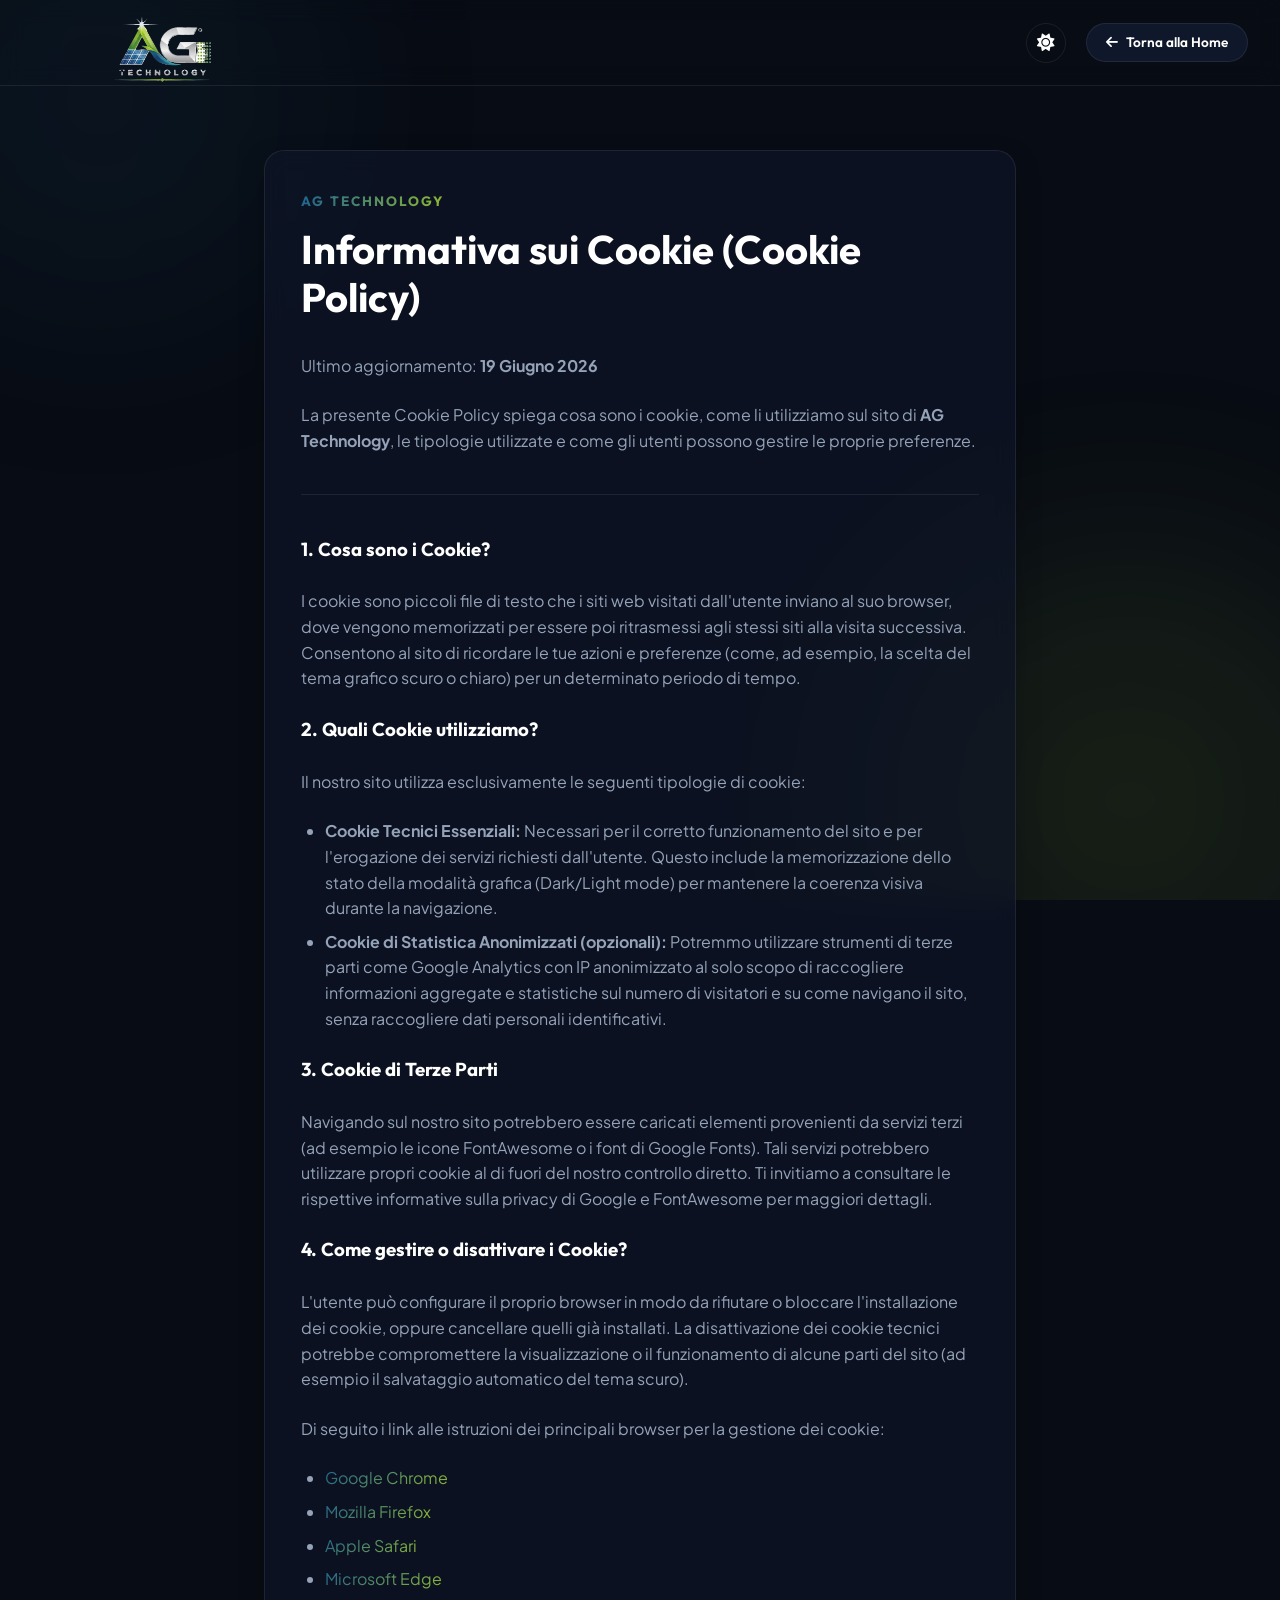
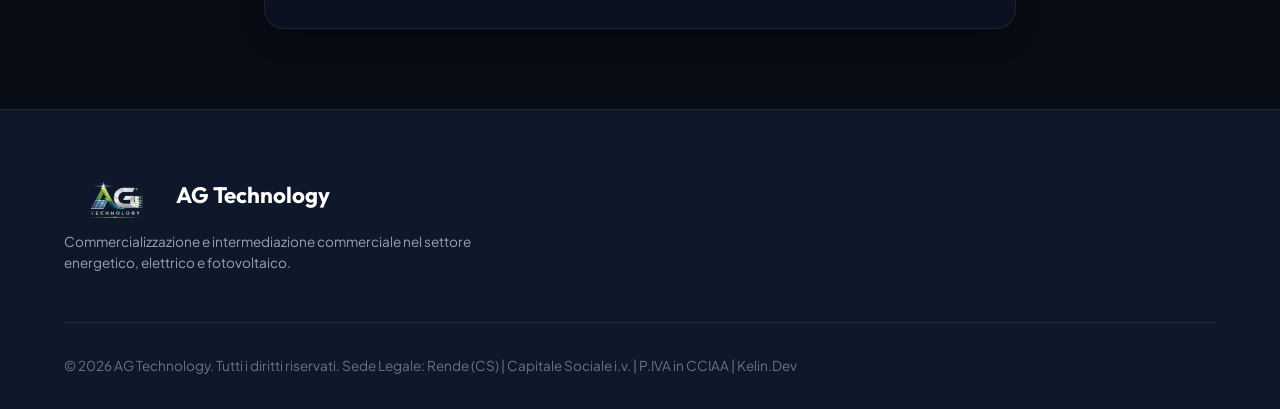
==== commit c823086f: "Rallentamento banner, fix loghi pagine policy, nuova sezione portfolio, e fix link contatti con copi" ====
--- a/cookie.html
+++ b/cookie.html
@@ -17,7 +17,7 @@
     <link rel="stylesheet" href="style.css">
     
     <!-- Favicon -->
-    <link rel="icon" type="image/png" href="Logo AG Technology.png">
+    <link rel="icon" type="image/png" href="Logo AG .png">
 </head>
 <body class="legal-page">
     <!-- Background Glow Effects -->
@@ -30,7 +30,7 @@
     <header class="header">
         <div class="header-container">
             <a href="index.html" class="logo-area">
-                <img src="Logo AG Technology.png" alt="AG Technology Logo" class="main-logo-img">
+                <img src="Logo AG .png" alt="AG Technology Logo" class="main-logo-img">
             </a>
             <div class="nav-actions">
                 <button class="theme-toggle" id="theme-toggle" aria-label="Cambia tema">
@@ -83,7 +83,7 @@
         <div class="container footer-container">
             <div class="footer-brand">
                 <div class="footer-logo-row">
-                    <img src="Logo AG Technology.png" alt="AG Technology Logo" class="footer-logo-img">
+                    <img src="Logo AG .png" alt="AG Technology Logo" class="footer-logo-img">
                     <span class="logo-text">AG Technology</span>
                 </div>
                 <p>Commercializzazione e intermediazione commerciale nel settore energetico, elettrico e fotovoltaico.</p>
--- a/style.css
+++ b/style.css
@@ -1284,7 +1284,7 @@
 
 .marquee-content {
     display: flex;
-    animation: scrollBanner 15s linear infinite;
+    animation: scrollBanner 30s linear infinite;
 }
 
 .marquee-text {
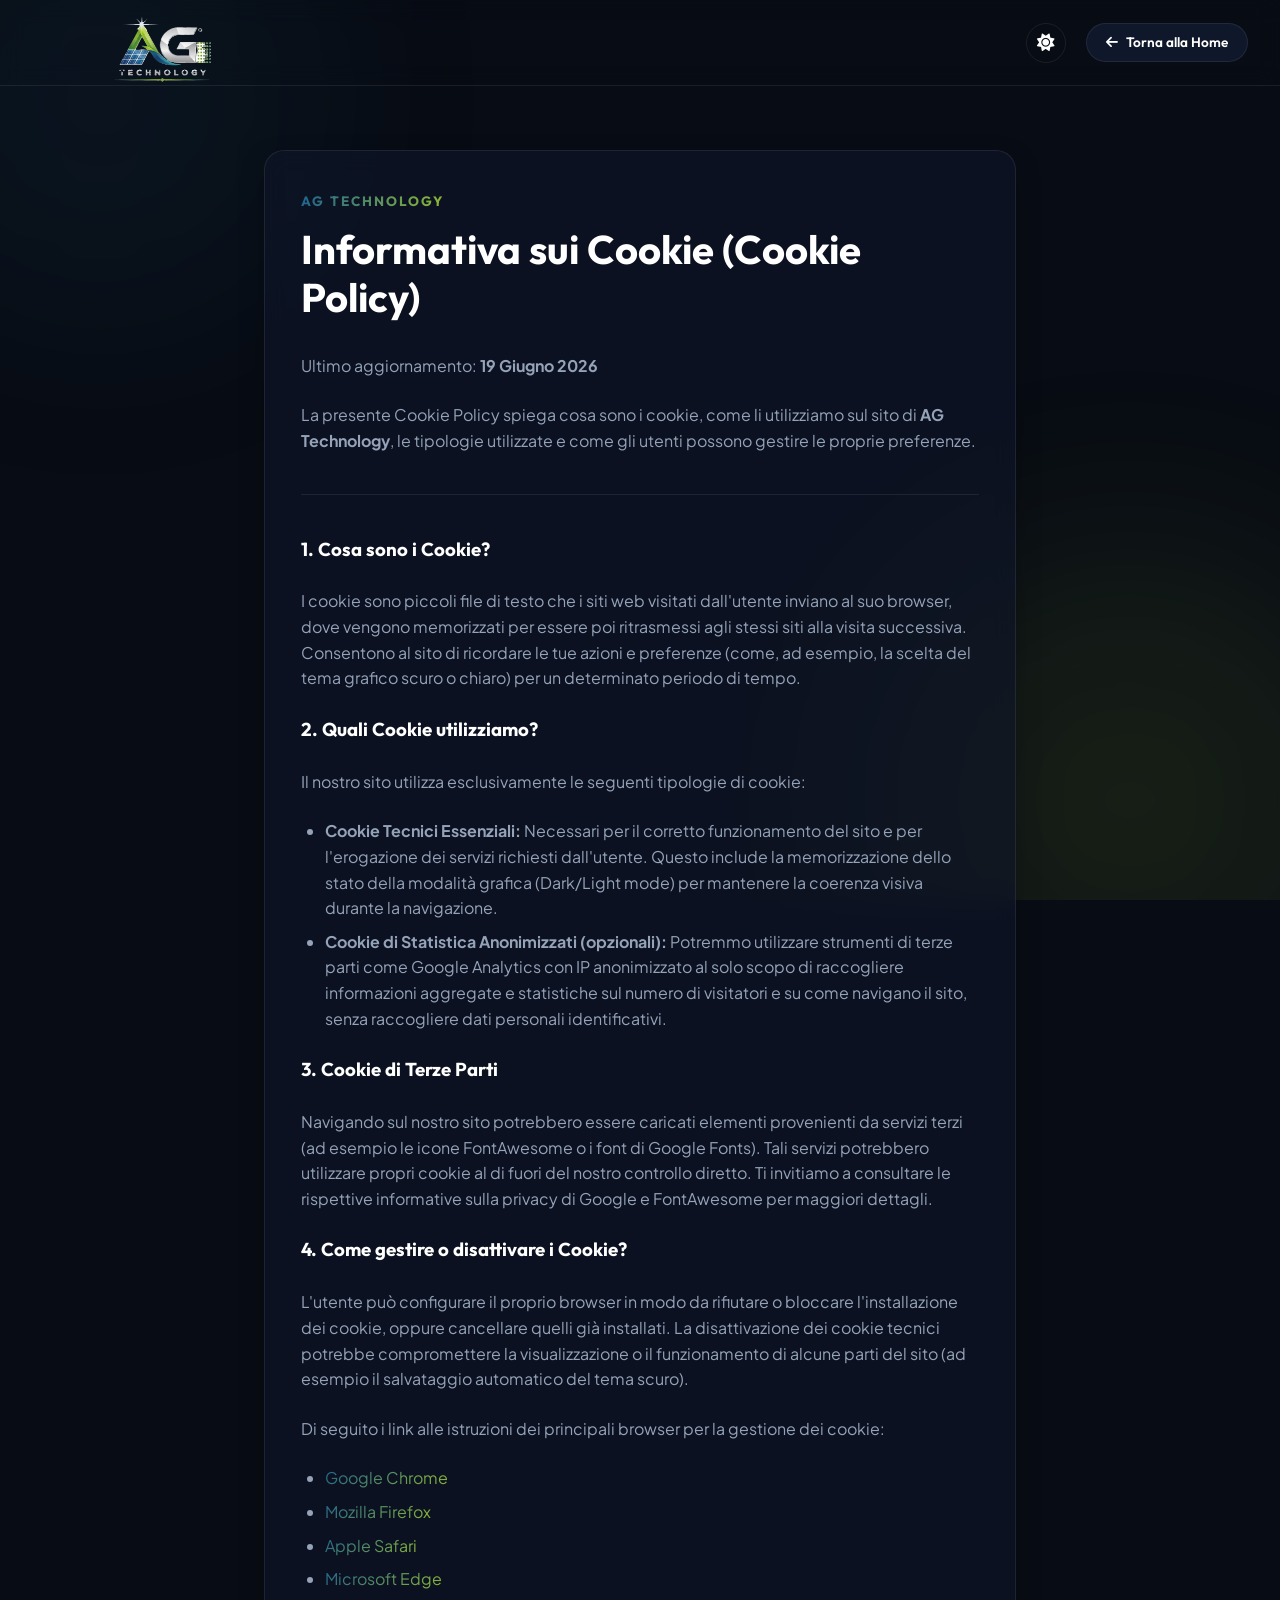
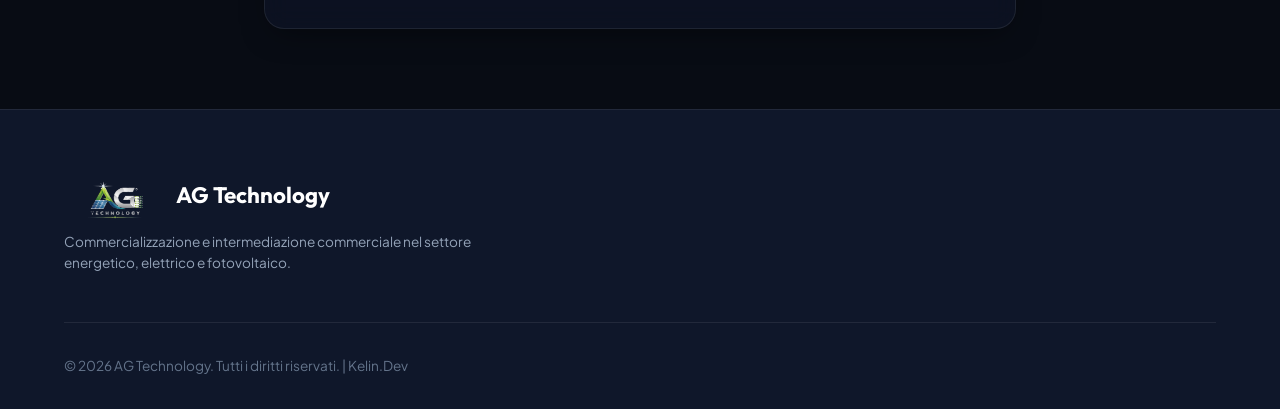
==== commit 0eb12221: "Rimozione info FL Energy (sede, p.iva) dal sito e dalle pagine legali" ====
--- a/cookie.html
+++ b/cookie.html
@@ -89,7 +89,7 @@
                 <p>Commercializzazione e intermediazione commerciale nel settore energetico, elettrico e fotovoltaico.</p>
             </div>
             <div class="footer-copyright">
-                <p>&copy; 2026 AG Technology. Tutti i diritti riservati. Sede Legale: Rende (CS) | Capitale Sociale i.v. | P.IVA in CCIAA | Kelin.Dev</p>
+                <p>&copy; 2026 AG Technology. Tutti i diritti riservati. | Kelin.Dev</p>
             </div>
         </div>
     </footer>
